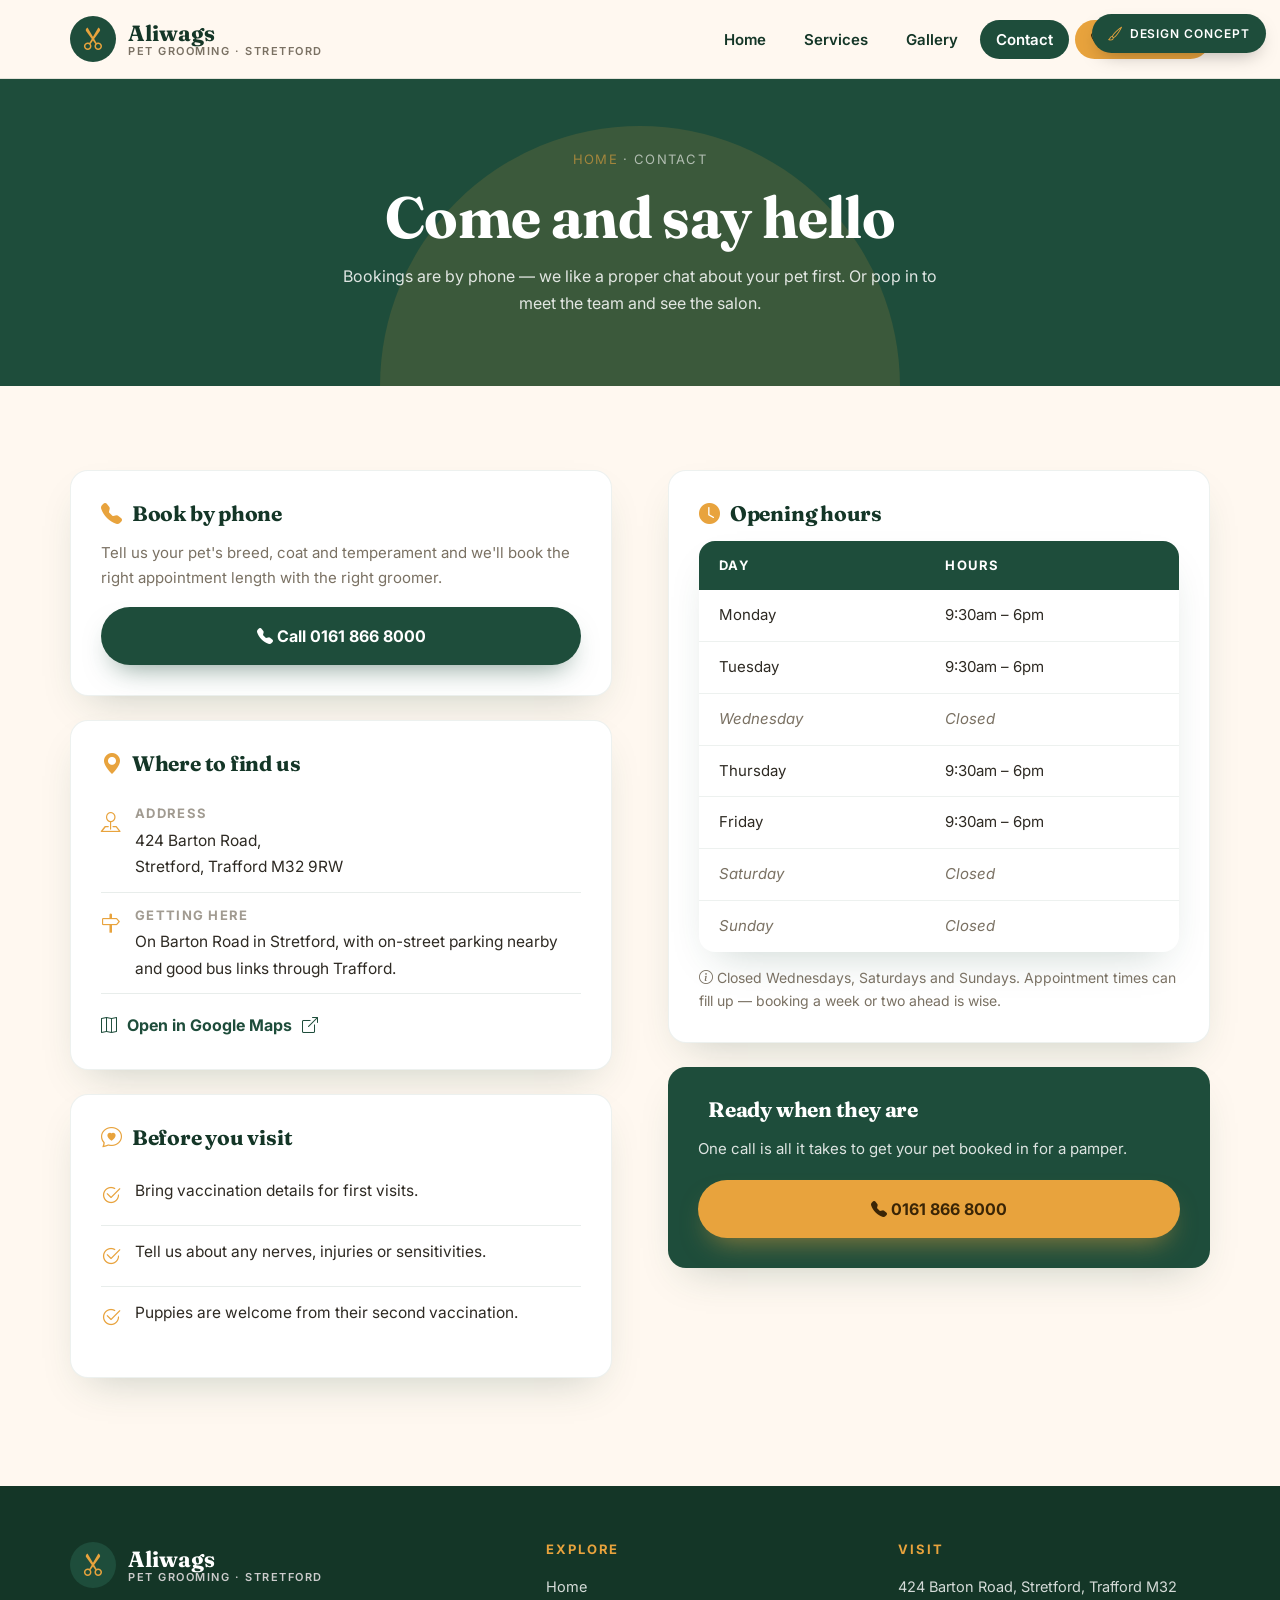
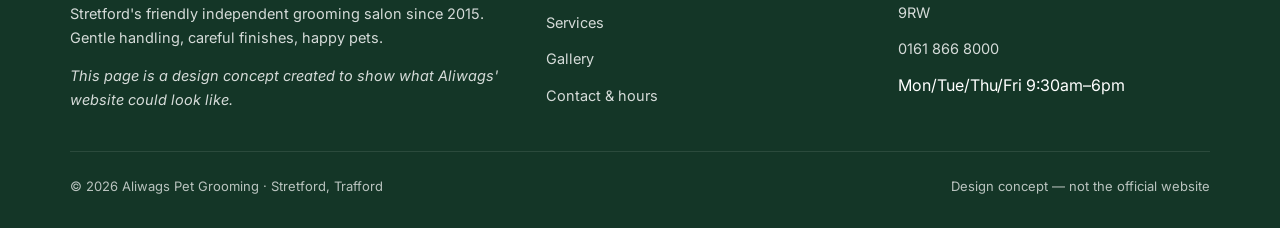
==== contact.html @ 30ea9f6b "Demo website concept for Aliwags Pet Grooming (Stretford, UK)" ====
<!DOCTYPE html>
<html lang="en-GB">
<head>
<meta charset="UTF-8">
<meta name="viewport" content="width=device-width, initial-scale=1.0">
<title>Contact &amp; Hours | Aliwags Pet Grooming, Stretford</title>
<meta name="description" content="Visit Aliwags Pet Grooming at 424 Barton Road, Stretford. Open Mon/Tue/Thu/Fri 9:30am–6pm. Call 0161 866 8000 to book.">
<link rel="preconnect" href="https://fonts.googleapis.com">
<link rel="preconnect" href="https://fonts.gstatic.com" crossorigin>
<link href="https://fonts.googleapis.com/css2?family=Fraunces:ital,opsz,wght@0,9..144,400;0,9..144,600;0,9..144,700;1,9..144,600&family=Inter:wght@400;500;600;700&display=swap" rel="stylesheet">
<link rel="stylesheet" href="https://cdn.jsdelivr.net/npm/bootstrap-icons@1.11.3/font/bootstrap-icons.min.css">
<link rel="stylesheet" href="assets/css/style.css">
</head>
<body>
<span class="concept-badge"><i class="bi bi-brush"></i>Design concept</span>

<header class="site-header">
  <div class="wrap nav-bar">
    <a class="brand" href="index.html" aria-label="Aliwags Pet Grooming home">
      <span class="brand-mark"><i class="bi bi-scissors"></i></span>
      <span class="brand-name">Aliwags<small>Pet Grooming · Stretford</small></span>
    </a>
    <button class="menu-toggle" aria-label="Open menu" aria-expanded="false"><i class="bi bi-list"></i></button>
    <ul class="nav-links">
      <li><a href="index.html">Home</a></li>
      <li><a href="services.html">Services</a></li>
      <li><a href="gallery.html">Gallery</a></li>
      <li><a href="contact.html" class="active">Contact</a></li>
      <li><a href="contact.html" class="nav-cta"><i class="bi bi-telephone"></i> Book a visit</a></li>
    </ul>
  </div>
</header>

<main>
  <div class="page-hero">
    <div class="wrap">
      <div class="crumbs"><a href="index.html">Home</a> · Contact</div>
      <h1>Come and say hello</h1>
      <p>Bookings are by phone — we like a proper chat about your pet first. Or pop in to meet the team and see the salon.</p>
    </div>
  </div>

  <section>
    <div class="wrap contact-grid">
      <div>
        <div class="info-card">
          <h3><i class="bi bi-telephone-fill"></i> Book by phone</h3>
          <p style="color:var(--muted);font-size:15px;margin-bottom:16px">Tell us your pet's breed, coat and temperament and we'll book the right appointment length with the right groomer.</p>
          <a class="btn btn-primary btn-block" href="tel:01618668000"><i class="bi bi-telephone-fill"></i> Call 0161 866 8000</a>
        </div>
        <div class="info-card">
          <h3><i class="bi bi-geo-alt-fill"></i> Where to find us</h3>
          <div class="vrow"><i class="bi bi-pin-map"></i><div><b>Address</b><span>424 Barton Road,<br>Stretford, Trafford M32 9RW</span></div></div>
          <div class="vrow"><i class="bi bi-signpost"></i><div><b>Getting here</b><span>On Barton Road in Stretford, with on-street parking nearby and good bus links through Trafford.</span></div></div>
          <a class="map-link" href="https://www.google.com/maps/search/?api=1&query=424+Barton+Road+Stretford+M32+9RW" target="_blank" rel="noopener"><i class="bi bi-map"></i> Open in Google Maps <i class="bi bi-box-arrow-up-right"></i></a>
        </div>
        <div class="info-card">
          <h3><i class="bi bi-chat-heart"></i> Before you visit</h3>
          <div class="vrow"><i class="bi bi-check2-circle"></i><div><span>Bring vaccination details for first visits.</span></div></div>
          <div class="vrow"><i class="bi bi-check2-circle"></i><div><span>Tell us about any nerves, injuries or sensitivities.</span></div></div>
          <div class="vrow"><i class="bi bi-check2-circle"></i><div><span>Puppies are welcome from their second vaccination.</span></div></div>
        </div>
      </div>
      <div>
        <div class="info-card">
          <h3><i class="bi bi-clock-fill"></i> Opening hours</h3>
          <table class="hours-table">
            <tr><th>Day</th><th>Hours</th></tr>
            <tr><td>Monday</td><td>9:30am – 6pm</td></tr>
            <tr><td>Tuesday</td><td>9:30am – 6pm</td></tr>
            <tr class="closed"><td>Wednesday</td><td>Closed</td></tr>
            <tr><td>Thursday</td><td>9:30am – 6pm</td></tr>
            <tr><td>Friday</td><td>9:30am – 6pm</td></tr>
            <tr class="closed"><td>Saturday</td><td>Closed</td></tr>
            <tr class="closed"><td>Sunday</td><td>Closed</td></tr>
          </table>
          <p style="color:var(--muted);font-size:14px;margin-top:14px"><i class="bi bi-info-circle"></i> Closed Wednesdays, Saturdays and Sundays. Appointment times can fill up — booking a week or two ahead is wise.</p>
        </div>
        <div class="info-card" style="background:var(--forest);border:none">
          <h3 style="color:#fff"><i class="bi bi-paw-fill"></i> Ready when they are</h3>
          <p style="color:rgba(255,255,255,.85);font-size:15px;margin-bottom:18px">One call is all it takes to get your pet booked in for a pamper.</p>
          <a class="btn btn-amber btn-block" href="tel:01618668000"><i class="bi bi-telephone-fill"></i> 0161 866 8000</a>
        </div>
      </div>
    </div>
  </section>
</main>

<footer>
  <div class="wrap">
    <div class="foot-grid">
      <div>
        <div class="foot-brand">
          <span class="brand-mark"><i class="bi bi-scissors"></i></span>
          <span class="brand-name" style="color:#fff">Aliwags<small style="color:#ccc">Pet Grooming · Stretford</small></span>
        </div>
        <p>Stretford's friendly independent grooming salon since 2015. Gentle handling, careful finishes, happy pets.</p>
        <p class="concept-note" style="margin-top:14px">This page is a design concept created to show what Aliwags' website could look like.</p>
      </div>
      <div>
        <h4>Explore</h4>
        <ul>
          <li><a href="index.html">Home</a></li>
          <li><a href="services.html">Services</a></li>
          <li><a href="gallery.html">Gallery</a></li>
          <li><a href="contact.html">Contact &amp; hours</a></li>
        </ul>
      </div>
      <div>
        <h4>Visit</h4>
        <ul>
          <li><a href="contact.html">424 Barton Road, Stretford, Trafford M32 9RW</a></li>
          <li><a href="tel:01618668000">0161 866 8000</a></li>
          <li><span>Mon/Tue/Thu/Fri 9:30am–6pm</span></li>
        </ul>
      </div>
    </div>
    <div class="foot-bottom">
      <span>© 2026 Aliwags Pet Grooming · Stretford, Trafford</span>
      <span>Design concept — not the official website</span>
    </div>
  </div>
</footer>

<script>
(function(){
  var t=document.querySelector('.menu-toggle'), n=document.querySelector('.nav-links');
  t.addEventListener('click',function(){
    var open=n.classList.toggle('open');
    t.setAttribute('aria-expanded',open);
    t.innerHTML=open?'<i class="bi bi-x-lg"></i>':'<i class="bi bi-list"></i>';
  });
  n.addEventListener('click',function(e){ if(e.target.closest('a')){ n.classList.remove('open'); t.innerHTML='<i class="bi bi-list"></i>'; }});
})();
</script>
</body>
</html>
---- assets/css/style.css ----
/* Aliwags Pet Grooming — demo concept site */
:root{
  --cream:#FFF8F0;
  --cream-deep:#FBF1E3;
  --forest:#1E4D3B;
  --forest-deep:#143627;
  --amber:#E8A33D;
  --amber-soft:#F7DFB9;
  --ink:#2E2A23;
  --muted:#7A7163;
  --card:#FFFFFF;
  --radius:18px;
  --shadow:0 18px 40px -18px rgba(30,77,59,.25);
}
*{margin:0;padding:0;box-sizing:border-box}
html{scroll-behavior:smooth}
body{
  font-family:'Inter',system-ui,-apple-system,sans-serif;
  background:var(--cream);
  color:var(--ink);
  line-height:1.65;
  overflow-x:hidden;
}
h1,h2,h3,h4{font-family:'Fraunces',serif;color:var(--forest-deep);line-height:1.15;letter-spacing:-.01em}
img{max-width:100%;display:block}
a{color:inherit}
.wrap{width:min(1140px,92%);margin:0 auto}

/* ---------- concept badge ---------- */
.concept-badge{
  position:fixed;top:14px;right:14px;z-index:2000;
  background:var(--forest);color:#fff;font-size:12px;font-weight:600;letter-spacing:.08em;text-transform:uppercase;
  padding:8px 16px;border-radius:999px;box-shadow:0 8px 20px -8px rgba(0,0,0,.35);
  display:inline-flex;align-items:center;gap:7px;
}
.concept-badge i{font-size:14px;color:var(--amber)}

/* ---------- header / nav ---------- */
.site-header{
  position:sticky;top:0;z-index:900;
  background:rgba(255,248,240,.92);backdrop-filter:blur(10px);
  border-bottom:1px solid rgba(30,77,59,.12);
}
.nav-bar{display:flex;align-items:center;justify-content:space-between;padding:16px 0}
.brand{display:flex;align-items:center;gap:12px;text-decoration:none}
.brand-mark{
  width:46px;height:46px;border-radius:50%;background:var(--forest);color:var(--amber);
  display:flex;align-items:center;justify-content:center;font-size:24px;flex:none;
}
.brand-name{font-family:'Fraunces',serif;font-size:22px;font-weight:700;color:var(--forest-deep);line-height:1.1}
.brand-name small{display:block;font-family:'Inter',sans-serif;font-size:11px;font-weight:600;letter-spacing:.14em;text-transform:uppercase;color:var(--muted)}
.nav-links{display:flex;align-items:center;gap:6px;list-style:none}
.nav-links a{
  text-decoration:none;font-weight:600;font-size:15px;color:var(--forest-deep);
  padding:10px 16px;border-radius:999px;transition:background .2s;
}
.nav-links a:hover{background:var(--amber-soft)}
.nav-links a.active{background:var(--forest);color:#fff}
.nav-cta{background:var(--amber)!important;color:#3a2506!important}
.menu-toggle{display:none;background:none;border:2px solid var(--forest);border-radius:10px;
  width:46px;height:46px;cursor:pointer;color:var(--forest);font-size:22px}

/* ---------- hero (home) ---------- */
.hero{display:grid;grid-template-columns:1.05fr .95fr;gap:56px;align-items:center;padding:72px 0 64px;position:relative}
.hero::before{
  content:"";position:absolute;inset:0;pointer-events:none;
  background:radial-gradient(600px 380px at 85% 10%,rgba(232,163,61,.22),transparent 60%);
}
.kicker{display:inline-flex;align-items:center;gap:8px;font-size:13px;font-weight:700;letter-spacing:.16em;text-transform:uppercase;
  color:var(--forest);background:#fff;border:1px solid rgba(30,77,59,.18);padding:9px 18px;border-radius:999px;margin-bottom:22px}
.kicker i{color:var(--amber)}
.hero h1{font-size:clamp(42px,5.2vw,68px);margin-bottom:20px}
.hero h1 em{font-style:italic;color:var(--forest)}
.hero p.lead{font-size:19px;color:var(--muted);max-width:52ch;margin-bottom:30px}
.hero-ctas{display:flex;gap:14px;flex-wrap:wrap;margin-bottom:30px}
.btn{display:inline-flex;align-items:center;gap:10px;text-decoration:none;font-weight:700;font-size:16px;
  padding:16px 30px;border-radius:999px;transition:transform .2s,box-shadow .2s;cursor:pointer;border:none}
.btn:hover{transform:translateY(-2px)}
.btn-primary{background:var(--forest);color:#fff;box-shadow:0 14px 28px -12px rgba(30,77,59,.55)}
.btn-amber{background:var(--amber);color:#3a2506;box-shadow:0 14px 28px -12px rgba(232,163,61,.6)}
.btn-ghost{background:#fff;color:var(--forest-deep);border:2px solid rgba(30,77,59,.25)}
.hero-proof{display:flex;gap:26px;flex-wrap:wrap;font-size:14px;color:var(--muted);font-weight:600}
.hero-proof span{display:inline-flex;align-items:center;gap:8px}
.hero-proof i{color:var(--forest);font-size:18px}
.hero-art{position:relative}
.hero-art img{border-radius:26px;box-shadow:var(--shadow);border:6px solid #fff;transform:rotate(1.5deg);width:100%;aspect-ratio:4/3.4;object-fit:cover}
.hero-stamp{
  position:absolute;left:-30px;bottom:-24px;background:var(--forest);color:#fff;border-radius:20px;
  padding:18px 22px;box-shadow:var(--shadow);transform:rotate(-3deg);text-align:center;
}
.hero-stamp .big{font-family:'Fraunces',serif;font-size:30px;font-weight:700;color:var(--amber);line-height:1}
.hero-stamp .small{font-size:12px;letter-spacing:.1em;text-transform:uppercase;opacity:.85}

/* ---------- stats band ---------- */
.stats-band{background:var(--forest);color:#fff;padding:44px 0}
.stats-grid{display:grid;grid-template-columns:repeat(3,1fr);gap:24px;text-align:center}
.stat .num{font-family:'Fraunces',serif;font-size:44px;font-weight:700;color:var(--amber)}
.stat .lbl{font-size:14px;letter-spacing:.06em;opacity:.85;margin-top:6px}
.stat + .stat{border-left:1px solid rgba(255,255,255,.15)}

/* ---------- sections ---------- */
section{padding:84px 0}
.section-head{text-align:center;max-width:680px;margin:0 auto 52px}
.section-head .kicker{margin-bottom:16px}
.section-head h2{font-size:clamp(32px,3.6vw,46px);margin-bottom:14px}
.section-head p{color:var(--muted);font-size:17px}

/* story */
.story-grid{display:grid;grid-template-columns:1fr 1fr;gap:60px;align-items:center}
.story-art img{border-radius:26px;box-shadow:var(--shadow);border:6px solid #fff;transform:rotate(-1.5deg);width:100%;aspect-ratio:4/3.6;object-fit:cover}
.story-copy h2{font-size:clamp(32px,3.4vw,44px);margin-bottom:20px}
.story-copy p{color:var(--muted);margin-bottom:16px;font-size:17px}
.story-copy p strong{color:var(--ink)}
.value-list{list-style:none;margin-top:26px;display:grid;gap:14px}
.value-list li{display:flex;gap:14px;align-items:flex-start;background:#fff;border:1px solid rgba(30,77,59,.12);border-radius:14px;padding:16px 18px}
.value-list .tile{flex:none;width:44px;height:44px;border-radius:12px;background:var(--amber-soft);color:#a86f1b;display:flex;align-items:center;justify-content:center;font-size:20px}
.value-list b{color:var(--forest-deep)}
.value-list small{color:var(--muted);display:block}

/* services showcase */
#services{background:var(--cream-deep);border-top:1px solid rgba(30,77,59,.08);border-bottom:1px solid rgba(30,77,59,.08)}
.svc-grid{display:grid;grid-template-columns:repeat(4,1fr);gap:22px}
.svc-card{background:var(--card);border-radius:var(--radius);overflow:hidden;box-shadow:var(--shadow);border:1px solid rgba(30,77,59,.08);transition:transform .25s}
.svc-card:hover{transform:translateY(-6px)}
.svc-card img{width:100%;aspect-ratio:4/3;object-fit:cover}
.svc-body{padding:24px}
.svc-body .tag{display:inline-block;font-size:11px;font-weight:700;letter-spacing:.12em;text-transform:uppercase;color:var(--forest);background:#EAF2EC;padding:5px 12px;border-radius:999px;margin-bottom:12px}
.svc-body h3{font-size:22px;margin-bottom:10px}
.svc-body p{font-size:14.5px;color:var(--muted)}
.svc-more{display:block;text-align:center;margin-top:34px}

/* how it works */
.steps{display:grid;grid-template-columns:repeat(3,1fr);gap:24px;counter-reset:step}
.step{background:#fff;border-radius:var(--radius);padding:36px 30px;text-align:center;border:1px solid rgba(30,77,59,.1);position:relative;box-shadow:var(--shadow)}
.step .n{
  width:58px;height:58px;border-radius:50%;background:var(--forest);color:#fff;
  font-family:'Fraunces',serif;font-size:26px;font-weight:700;display:flex;align-items:center;justify-content:center;margin:0 auto 18px;
}
.step h3{font-size:22px;margin-bottom:10px}
.step p{color:var(--muted);font-size:15px}
.step .ico{position:absolute;top:22px;right:24px;font-size:26px;color:var(--amber)}

/* gallery preview */
.strip{display:grid;grid-template-columns:repeat(4,1fr);gap:18px}
.strip a{display:block;border-radius:16px;overflow:hidden;box-shadow:var(--shadow);border:4px solid #fff;position:relative;text-decoration:none}
.strip img{width:100%;aspect-ratio:1/1;object-fit:cover;transition:transform .35s}
.strip a:hover img{transform:scale(1.06)}
.strip .cap{position:absolute;left:0;right:0;bottom:0;padding:28px 16px 14px;color:#fff;font-weight:700;font-size:15px;
  background:linear-gradient(transparent,rgba(20,54,39,.85))}

/* FAQ */
.faq-list{max-width:780px;margin:0 auto;display:grid;gap:14px}
.faq{background:#fff;border:1px solid rgba(30,77,59,.12);border-radius:14px;overflow:hidden}
.faq summary{cursor:pointer;list-style:none;display:flex;justify-content:space-between;align-items:center;gap:16px;
  padding:20px 24px;font-weight:700;font-size:17px;color:var(--forest-deep)}
.faq summary::-webkit-details-marker{display:none}
.faq summary i{color:var(--amber);font-size:20px;flex:none;transition:transform .25s}
.faq[open] summary i{transform:rotate(45deg)}
.faq .a{padding:0 24px 22px;color:var(--muted);font-size:15.5px}

/* visit band */
.visit{background:var(--forest);color:#fff;border-radius:30px;padding:60px;display:grid;grid-template-columns:1.1fr .9fr;gap:50px;align-items:center;position:relative;overflow:hidden}
.visit::after{content:"";position:absolute;width:420px;height:420px;border-radius:50%;background:rgba(232,163,61,.16);top:-160px;right:-120px}
.visit h2{color:#fff;font-size:clamp(30px,3.4vw,44px);margin-bottom:14px}
.visit p{opacity:.85;margin-bottom:26px;max-width:44ch}
.visit-card{background:rgba(255,255,255,.08);border:1px solid rgba(255,255,255,.16);border-radius:20px;padding:30px;position:relative;z-index:2}
.visit-card h3{color:#fff;font-size:20px;margin-bottom:18px}
.vrow{display:flex;gap:14px;align-items:flex-start;padding:12px 0;border-bottom:1px solid rgba(255,255,255,.12)}
.vrow:last-child{border:none}
.vrow i{font-size:20px;color:var(--amber);margin-top:3px}
.vrow b{display:block;font-size:13px;letter-spacing:.1em;text-transform:uppercase;opacity:.7;margin-bottom:2px}
.vrow span{font-size:15.5px}

/* footer */
footer{background:var(--forest-deep);color:#fff;padding:56px 0 30px}
.foot-grid{display:grid;grid-template-columns:1.4fr 1fr 1fr;gap:40px;margin-bottom:40px}
.foot-grid h4{color:var(--amber);font-family:'Inter',sans-serif;font-size:13px;letter-spacing:.14em;text-transform:uppercase;margin-bottom:16px}
.foot-grid p,.foot-grid a{font-size:14.5px;opacity:.82;text-decoration:none}
.foot-grid ul{list-style:none;display:grid;gap:10px}
.foot-grid a:hover{opacity:1;color:var(--amber)}
.foot-brand{display:flex;align-items:center;gap:12px;margin-bottom:14px}
.foot-bottom{border-top:1px solid rgba(255,255,255,.14);padding-top:24px;display:flex;justify-content:space-between;gap:14px;flex-wrap:wrap;font-size:13px;opacity:.7}
.concept-note{opacity:.55;font-style:italic}

/* ---------- inner pages ---------- */
.page-hero{background:var(--forest);color:#fff;padding:70px 0;text-align:center;position:relative;overflow:hidden}
.page-hero::after{content:"";position:absolute;width:520px;height:520px;border-radius:50%;background:rgba(232,163,61,.14);bottom:-260px;left:50%;transform:translateX(-50%)}
.page-hero h1{color:#fff;font-size:clamp(36px,4.6vw,58px);margin-bottom:12px;position:relative;z-index:2}
.page-hero p{opacity:.85;max-width:60ch;margin:0 auto;position:relative;z-index:2}
.crumbs{font-size:13px;letter-spacing:.1em;text-transform:uppercase;opacity:.6;margin-bottom:14px;position:relative;z-index:2}
.crumbs a{color:var(--amber);text-decoration:none}

/* services detail */
.svc-detail{display:grid;grid-template-columns:1fr 1fr;gap:56px;align-items:center;margin-bottom:80px}
.svc-detail:last-of-type{margin-bottom:0}
.svc-detail.flip .svc-art{order:2}
.svc-art img{border-radius:24px;box-shadow:var(--shadow);border:6px solid #fff;width:100%;aspect-ratio:4/3.2;object-fit:cover}
.svc-art{position:relative}
.svc-art .tile-badge{
  position:absolute;top:-20px;right:24px;width:76px;height:76px;border-radius:22px;background:var(--amber);
  display:flex;align-items:center;justify-content:center;font-size:34px;color:#3a2506;box-shadow:var(--shadow);transform:rotate(8deg);
}
.svc-copy .tag{display:inline-block;font-size:11px;font-weight:700;letter-spacing:.12em;text-transform:uppercase;color:var(--forest);background:#EAF2EC;padding:5px 12px;border-radius:999px;margin-bottom:14px}
.svc-copy h2{font-size:clamp(28px,3vw,38px);margin-bottom:16px}
.svc-copy p{color:var(--muted);margin-bottom:14px;font-size:16px}
.svc-copy ul{list-style:none;display:grid;gap:10px;margin:20px 0 26px}
.svc-copy ul li{display:flex;gap:12px;align-items:flex-start;font-size:15px}
.svc-copy ul i{color:var(--forest);font-size:18px;margin-top:3px}

/* gallery grid */
.gallery-grid{display:grid;grid-template-columns:repeat(2,1fr);gap:26px}
.g-item{border-radius:22px;overflow:hidden;box-shadow:var(--shadow);border:6px solid #fff;position:relative}
.g-item img{width:100%;aspect-ratio:4/3;object-fit:cover}
.g-item figcaption{position:absolute;left:0;right:0;bottom:0;padding:34px 22px 18px;color:#fff;font-weight:700;font-size:17px;
  background:linear-gradient(transparent,rgba(20,54,39,.85))}
.g-item figcaption small{display:block;font-weight:400;font-size:13px;opacity:.85}

/* contact */
.contact-grid{display:grid;grid-template-columns:1fr 1fr;gap:56px;align-items:start}
.hours-table{width:100%;border-collapse:collapse;background:#fff;border-radius:16px;overflow:hidden;box-shadow:var(--shadow);font-size:15px}
.hours-table th{background:var(--forest);color:#fff;text-align:left;padding:14px 20px;font-size:13px;letter-spacing:.1em;text-transform:uppercase}
.hours-table td{padding:13px 20px;border-bottom:1px solid rgba(30,77,59,.08)}
.hours-table tr:last-child td{border:none}
.hours-table tr.closed td{color:var(--muted);font-style:italic}
.hours-table tr.today td{background:var(--amber-soft);font-weight:700}
.info-card{background:#fff;border-radius:var(--radius);padding:30px;box-shadow:var(--shadow);border:1px solid rgba(30,77,59,.08);margin-bottom:24px}
.info-card h3{font-size:21px;margin-bottom:16px;display:flex;align-items:center;gap:10px}
.info-card h3 i{color:var(--amber)}
.info-card .vrow{border-bottom-color:rgba(30,77,59,.1)}
.info-card .vrow b{color:var(--muted)}
.btn-block{display:block;text-align:center;width:100%}
.map-link{display:inline-flex;align-items:center;gap:10px;margin-top:18px;font-weight:700;color:var(--forest);text-decoration:none}
.map-link:hover{color:var(--amber)}

/* ---------- responsive ---------- */
@media (max-width:960px){
  .concept-badge{top:auto;right:auto;bottom:14px;left:14px}
  .menu-toggle{display:block}
  .nav-links{
    display:none;position:absolute;top:100%;left:0;right:0;
    flex-direction:column;align-items:stretch;gap:4px;
    background:var(--cream);border-bottom:1px solid rgba(30,77,59,.15);
    padding:14px 4% 20px;box-shadow:0 24px 40px -20px rgba(0,0,0,.3);
  }
  .nav-links.open{display:flex;z-index:1500}
  .nav-links a{text-align:center;padding:14px}
  .site-header{position:sticky}
  .hero{grid-template-columns:1fr;padding:52px 0 48px;gap:40px}
  .hero-stamp{left:10px}
  .svc-grid{grid-template-columns:1fr 1fr}
  .strip{grid-template-columns:1fr 1fr}
  .stats-grid{grid-template-columns:1fr;gap:26px}
  .stat + .stat{border-left:none;border-top:1px solid rgba(255,255,255,.15);padding-top:26px}
  .story-grid,.svc-detail,.visit,.contact-grid,.foot-grid{grid-template-columns:1fr}
  .visit{padding:44px 30px}
  .steps{grid-template-columns:1fr}
  .gallery-grid{grid-template-columns:1fr}
  .svc-detail.flip .svc-art{order:0}
}
@media (max-width:560px){
  .svc-grid{grid-template-columns:1fr}
  section{padding:64px 0}
  .concept-badge{font-size:10px;padding:7px 12px}
}
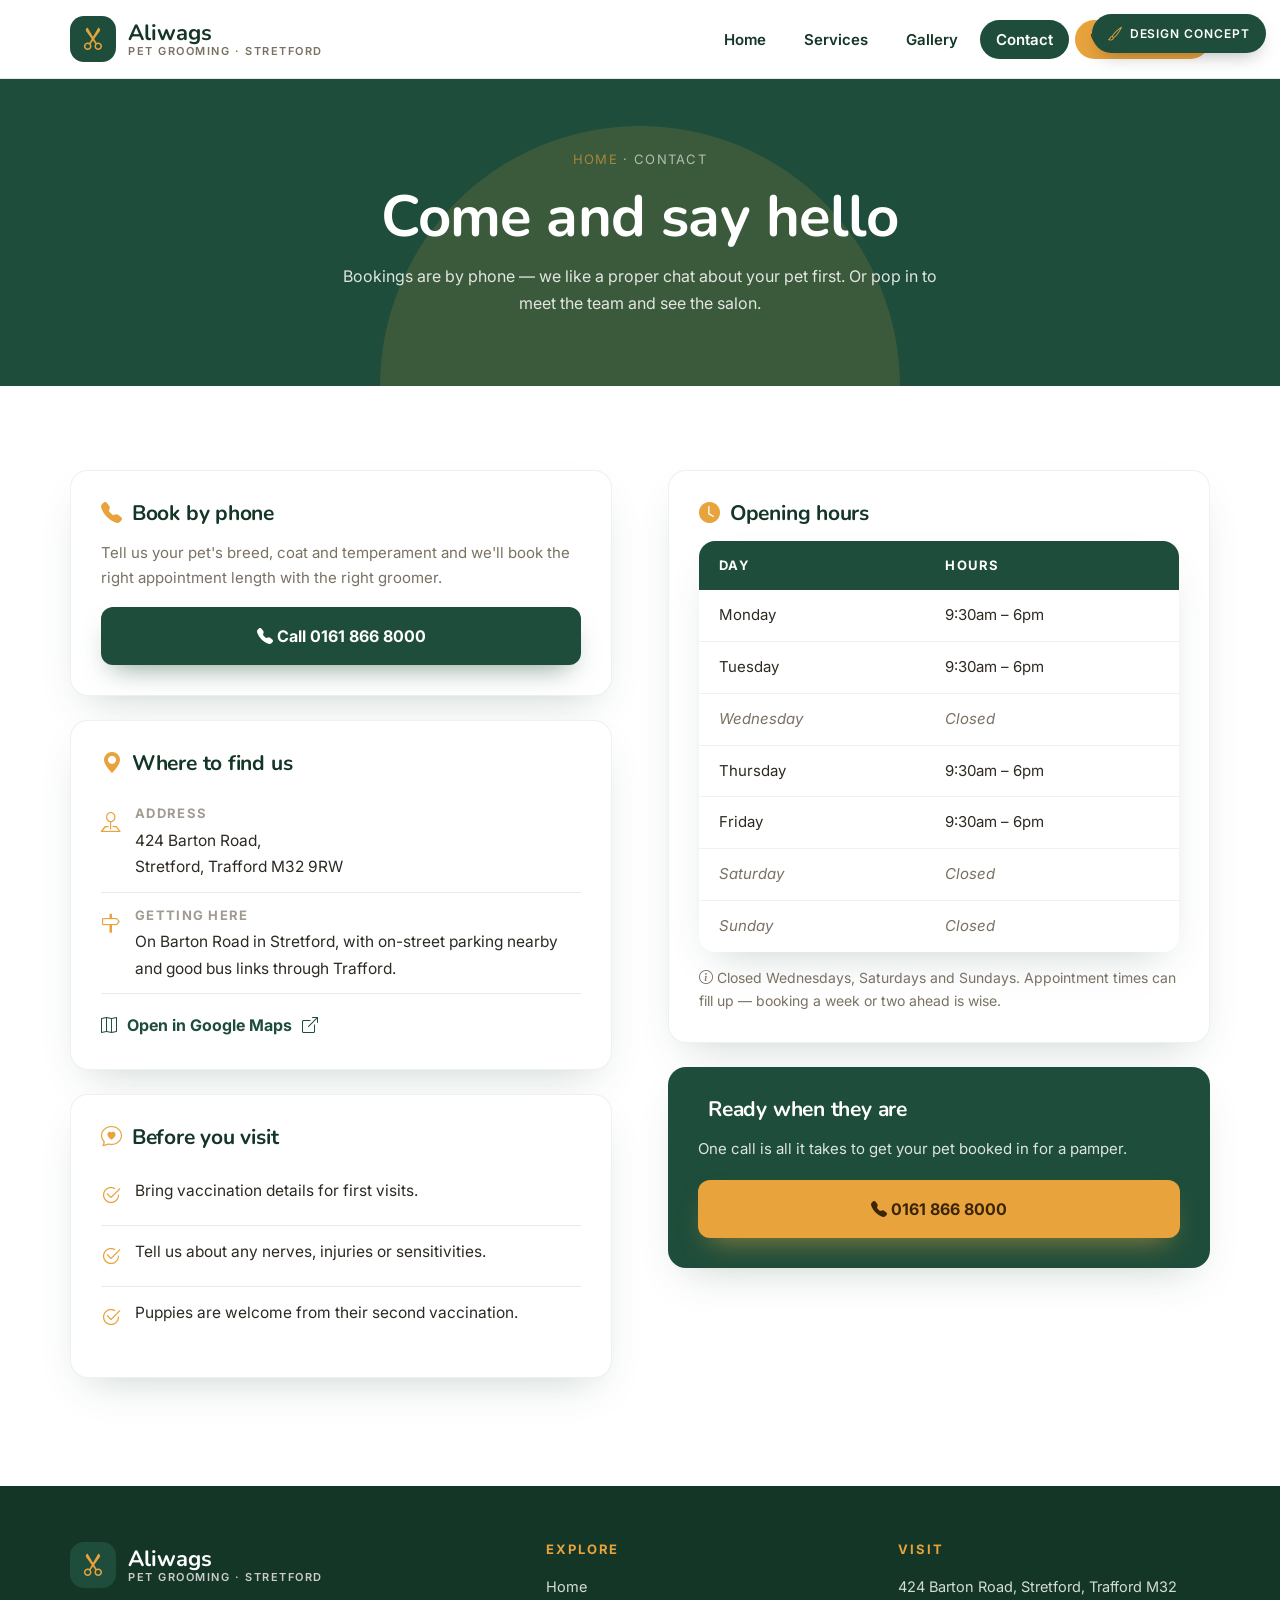
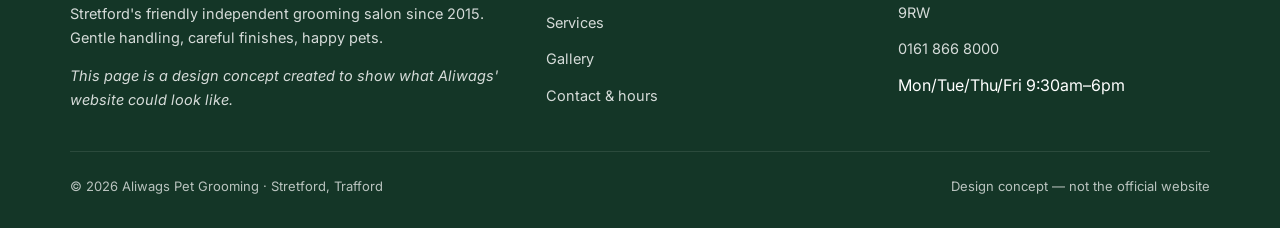
==== commit 73d2c6e3: "Demo website concept for Aliwags Pet Grooming (Stretford)" ====
--- a/contact.html
+++ b/contact.html
@@ -7,7 +7,7 @@
 <meta name="description" content="Visit Aliwags Pet Grooming at 424 Barton Road, Stretford. Open Mon/Tue/Thu/Fri 9:30am–6pm. Call 0161 866 8000 to book.">
 <link rel="preconnect" href="https://fonts.googleapis.com">
 <link rel="preconnect" href="https://fonts.gstatic.com" crossorigin>
-<link href="https://fonts.googleapis.com/css2?family=Fraunces:ital,opsz,wght@0,9..144,400;0,9..144,600;0,9..144,700;1,9..144,600&family=Inter:wght@400;500;600;700&display=swap" rel="stylesheet">
+<link href="https://fonts.googleapis.com/css2?family=Nunito:wght@600;700;800;900&family=Inter:wght@400;500;600;700&display=swap" rel="stylesheet">
 <link rel="stylesheet" href="https://cdn.jsdelivr.net/npm/bootstrap-icons@1.11.3/font/bootstrap-icons.min.css">
 <link rel="stylesheet" href="assets/css/style.css">
 </head>
--- a/assets/css/style.css
+++ b/assets/css/style.css
@@ -1,7 +1,7 @@
 /* Aliwags Pet Grooming — demo concept site */
 :root{
-  --cream:#FFF8F0;
-  --cream-deep:#FBF1E3;
+  --cream:#FFFFFF;
+  --cream-deep:#E9F5EE;
   --forest:#1E4D3B;
   --forest-deep:#143627;
   --amber:#E8A33D;
@@ -21,7 +21,7 @@
   line-height:1.65;
   overflow-x:hidden;
 }
-h1,h2,h3,h4{font-family:'Fraunces',serif;color:var(--forest-deep);line-height:1.15;letter-spacing:-.01em}
+h1,h2,h3,h4{font-family:'Nunito',sans-serif;color:var(--forest-deep);line-height:1.15;letter-spacing:-.01em}
 img{max-width:100%;display:block}
 a{color:inherit}
 .wrap{width:min(1140px,92%);margin:0 auto}
@@ -38,16 +38,16 @@
 /* ---------- header / nav ---------- */
 .site-header{
   position:sticky;top:0;z-index:900;
-  background:rgba(255,248,240,.92);backdrop-filter:blur(10px);
+  background:rgba(255,255,255,.94);backdrop-filter:blur(10px);
   border-bottom:1px solid rgba(30,77,59,.12);
 }
 .nav-bar{display:flex;align-items:center;justify-content:space-between;padding:16px 0}
 .brand{display:flex;align-items:center;gap:12px;text-decoration:none}
 .brand-mark{
-  width:46px;height:46px;border-radius:50%;background:var(--forest);color:var(--amber);
+  width:46px;height:46px;border-radius:14px;background:var(--forest);color:var(--amber);
   display:flex;align-items:center;justify-content:center;font-size:24px;flex:none;
 }
-.brand-name{font-family:'Fraunces',serif;font-size:22px;font-weight:700;color:var(--forest-deep);line-height:1.1}
+.brand-name{font-family:'Nunito',sans-serif;font-size:22px;font-weight:700;color:var(--forest-deep);line-height:1.1}
 .brand-name small{display:block;font-family:'Inter',sans-serif;font-size:11px;font-weight:600;letter-spacing:.14em;text-transform:uppercase;color:var(--muted)}
 .nav-links{display:flex;align-items:center;gap:6px;list-style:none}
 .nav-links a{
@@ -61,20 +61,21 @@
   width:46px;height:46px;cursor:pointer;color:var(--forest);font-size:22px}
 
 /* ---------- hero (home) ---------- */
-.hero{display:grid;grid-template-columns:1.05fr .95fr;gap:56px;align-items:center;padding:72px 0 64px;position:relative}
+.hero{display:grid;grid-template-columns:.95fr 1.05fr;gap:56px;align-items:center;padding:72px 0 64px;position:relative}
+.hero-art{order:-1}
 .hero::before{
   content:"";position:absolute;inset:0;pointer-events:none;
-  background:radial-gradient(600px 380px at 85% 10%,rgba(232,163,61,.22),transparent 60%);
+  background:radial-gradient(600px 380px at 12% 8%,rgba(30,77,59,.10),transparent 60%);
 }
 .kicker{display:inline-flex;align-items:center;gap:8px;font-size:13px;font-weight:700;letter-spacing:.16em;text-transform:uppercase;
-  color:var(--forest);background:#fff;border:1px solid rgba(30,77,59,.18);padding:9px 18px;border-radius:999px;margin-bottom:22px}
+  color:var(--forest);background:var(--cream-deep);border:1px solid rgba(30,77,59,.14);padding:9px 18px;border-radius:10px;margin-bottom:22px}
 .kicker i{color:var(--amber)}
-.hero h1{font-size:clamp(42px,5.2vw,68px);margin-bottom:20px}
-.hero h1 em{font-style:italic;color:var(--forest)}
+.hero h1{font-size:clamp(38px,4.6vw,56px);margin-bottom:20px;font-weight:800}
+.hero h1 em{font-style:normal;color:var(--forest);background:linear-gradient(transparent 60%,var(--amber-soft) 60%);padding:0 4px}
 .hero p.lead{font-size:19px;color:var(--muted);max-width:52ch;margin-bottom:30px}
 .hero-ctas{display:flex;gap:14px;flex-wrap:wrap;margin-bottom:30px}
 .btn{display:inline-flex;align-items:center;gap:10px;text-decoration:none;font-weight:700;font-size:16px;
-  padding:16px 30px;border-radius:999px;transition:transform .2s,box-shadow .2s;cursor:pointer;border:none}
+  padding:16px 30px;border-radius:12px;transition:transform .2s,box-shadow .2s;cursor:pointer;border:none}
 .btn:hover{transform:translateY(-2px)}
 .btn-primary{background:var(--forest);color:#fff;box-shadow:0 14px 28px -12px rgba(30,77,59,.55)}
 .btn-amber{background:var(--amber);color:#3a2506;box-shadow:0 14px 28px -12px rgba(232,163,61,.6)}
@@ -83,32 +84,32 @@
 .hero-proof span{display:inline-flex;align-items:center;gap:8px}
 .hero-proof i{color:var(--forest);font-size:18px}
 .hero-art{position:relative}
-.hero-art img{border-radius:26px;box-shadow:var(--shadow);border:6px solid #fff;transform:rotate(1.5deg);width:100%;aspect-ratio:4/3.4;object-fit:cover}
+.hero-art img{border-radius:20px;box-shadow:0 24px 48px -20px rgba(30,77,59,.35);border:none;width:100%;aspect-ratio:4/3.4;object-fit:cover}
 .hero-stamp{
-  position:absolute;left:-30px;bottom:-24px;background:var(--forest);color:#fff;border-radius:20px;
-  padding:18px 22px;box-shadow:var(--shadow);transform:rotate(-3deg);text-align:center;
-}
-.hero-stamp .big{font-family:'Fraunces',serif;font-size:30px;font-weight:700;color:var(--amber);line-height:1}
+  position:absolute;left:18px;bottom:18px;background:var(--forest);color:#fff;border-radius:14px;
+  padding:14px 20px;box-shadow:var(--shadow);text-align:left;display:flex;align-items:center;gap:14px;
+}
+.hero-stamp .big{font-family:'Nunito',sans-serif;font-size:30px;font-weight:700;color:var(--amber);line-height:1}
 .hero-stamp .small{font-size:12px;letter-spacing:.1em;text-transform:uppercase;opacity:.85}
 
 /* ---------- stats band ---------- */
 .stats-band{background:var(--forest);color:#fff;padding:44px 0}
 .stats-grid{display:grid;grid-template-columns:repeat(3,1fr);gap:24px;text-align:center}
-.stat .num{font-family:'Fraunces',serif;font-size:44px;font-weight:700;color:var(--amber)}
+.stat .num{font-family:'Nunito',sans-serif;font-size:44px;font-weight:700;color:var(--amber)}
 .stat .lbl{font-size:14px;letter-spacing:.06em;opacity:.85;margin-top:6px}
 .stat + .stat{border-left:1px solid rgba(255,255,255,.15)}
 
 /* ---------- sections ---------- */
 section{padding:84px 0}
-.section-head{text-align:center;max-width:680px;margin:0 auto 52px}
+.section-head{text-align:left;max-width:680px;margin:0 0 52px}
 .section-head .kicker{margin-bottom:16px}
-.section-head h2{font-size:clamp(32px,3.6vw,46px);margin-bottom:14px}
+.section-head h2{font-size:clamp(29px,3.2vw,40px);margin-bottom:14px;font-weight:800}
 .section-head p{color:var(--muted);font-size:17px}
 
 /* story */
 .story-grid{display:grid;grid-template-columns:1fr 1fr;gap:60px;align-items:center}
-.story-art img{border-radius:26px;box-shadow:var(--shadow);border:6px solid #fff;transform:rotate(-1.5deg);width:100%;aspect-ratio:4/3.6;object-fit:cover}
-.story-copy h2{font-size:clamp(32px,3.4vw,44px);margin-bottom:20px}
+.story-art img{border-radius:20px;box-shadow:var(--shadow);width:100%;aspect-ratio:4/3.6;object-fit:cover}
+.story-copy h2{font-size:clamp(29px,3vw,38px);margin-bottom:20px;font-weight:800}
 .story-copy p{color:var(--muted);margin-bottom:16px;font-size:17px}
 .story-copy p strong{color:var(--ink)}
 .value-list{list-style:none;margin-top:26px;display:grid;gap:14px}
@@ -120,7 +121,7 @@
 /* services showcase */
 #services{background:var(--cream-deep);border-top:1px solid rgba(30,77,59,.08);border-bottom:1px solid rgba(30,77,59,.08)}
 .svc-grid{display:grid;grid-template-columns:repeat(4,1fr);gap:22px}
-.svc-card{background:var(--card);border-radius:var(--radius);overflow:hidden;box-shadow:var(--shadow);border:1px solid rgba(30,77,59,.08);transition:transform .25s}
+.svc-card{background:var(--card);border-radius:14px;overflow:hidden;box-shadow:none;border:2px solid rgba(30,77,59,.14);transition:transform .25s}
 .svc-card:hover{transform:translateY(-6px)}
 .svc-card img{width:100%;aspect-ratio:4/3;object-fit:cover}
 .svc-body{padding:24px}
@@ -133,8 +134,8 @@
 .steps{display:grid;grid-template-columns:repeat(3,1fr);gap:24px;counter-reset:step}
 .step{background:#fff;border-radius:var(--radius);padding:36px 30px;text-align:center;border:1px solid rgba(30,77,59,.1);position:relative;box-shadow:var(--shadow)}
 .step .n{
-  width:58px;height:58px;border-radius:50%;background:var(--forest);color:#fff;
-  font-family:'Fraunces',serif;font-size:26px;font-weight:700;display:flex;align-items:center;justify-content:center;margin:0 auto 18px;
+  width:58px;height:58px;border-radius:16px;background:var(--forest);color:#fff;
+  font-family:'Nunito',sans-serif;font-size:26px;font-weight:700;display:flex;align-items:center;justify-content:center;margin:0 auto 18px;
 }
 .step h3{font-size:22px;margin-bottom:10px}
 .step p{color:var(--muted);font-size:15px}
@@ -142,7 +143,7 @@
 
 /* gallery preview */
 .strip{display:grid;grid-template-columns:repeat(4,1fr);gap:18px}
-.strip a{display:block;border-radius:16px;overflow:hidden;box-shadow:var(--shadow);border:4px solid #fff;position:relative;text-decoration:none}
+.strip a{display:block;border-radius:14px;overflow:hidden;box-shadow:var(--shadow);position:relative;text-decoration:none}
 .strip img{width:100%;aspect-ratio:1/1;object-fit:cover;transition:transform .35s}
 .strip a:hover img{transform:scale(1.06)}
 .strip .cap{position:absolute;left:0;right:0;bottom:0;padding:28px 16px 14px;color:#fff;font-weight:700;font-size:15px;
@@ -194,7 +195,7 @@
 .svc-detail{display:grid;grid-template-columns:1fr 1fr;gap:56px;align-items:center;margin-bottom:80px}
 .svc-detail:last-of-type{margin-bottom:0}
 .svc-detail.flip .svc-art{order:2}
-.svc-art img{border-radius:24px;box-shadow:var(--shadow);border:6px solid #fff;width:100%;aspect-ratio:4/3.2;object-fit:cover}
+.svc-art img{border-radius:16px;box-shadow:var(--shadow);width:100%;aspect-ratio:4/3.2;object-fit:cover}
 .svc-art{position:relative}
 .svc-art .tile-badge{
   position:absolute;top:-20px;right:24px;width:76px;height:76px;border-radius:22px;background:var(--amber);
@@ -209,7 +210,7 @@
 
 /* gallery grid */
 .gallery-grid{display:grid;grid-template-columns:repeat(2,1fr);gap:26px}
-.g-item{border-radius:22px;overflow:hidden;box-shadow:var(--shadow);border:6px solid #fff;position:relative}
+.g-item{border-radius:16px;overflow:hidden;box-shadow:var(--shadow);position:relative}
 .g-item img{width:100%;aspect-ratio:4/3;object-fit:cover}
 .g-item figcaption{position:absolute;left:0;right:0;bottom:0;padding:34px 22px 18px;color:#fff;font-weight:700;font-size:17px;
   background:linear-gradient(transparent,rgba(20,54,39,.85))}
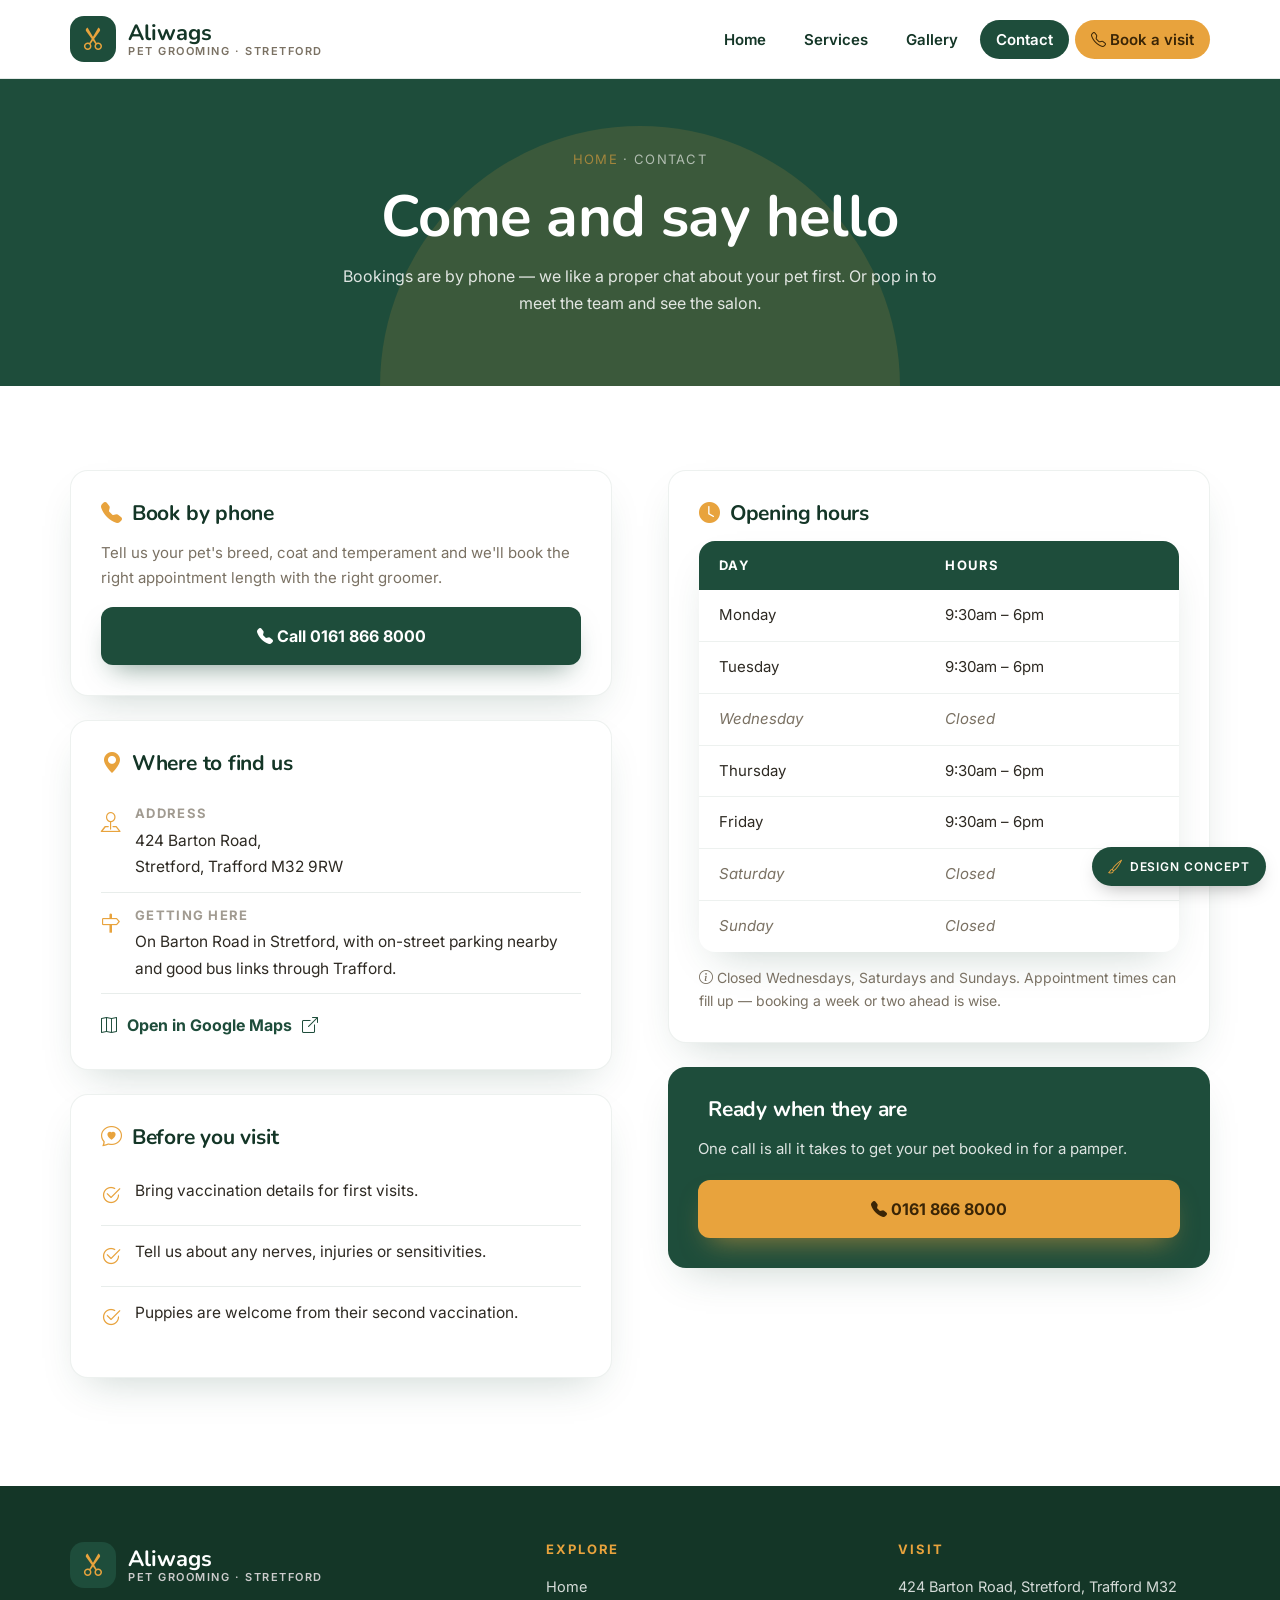
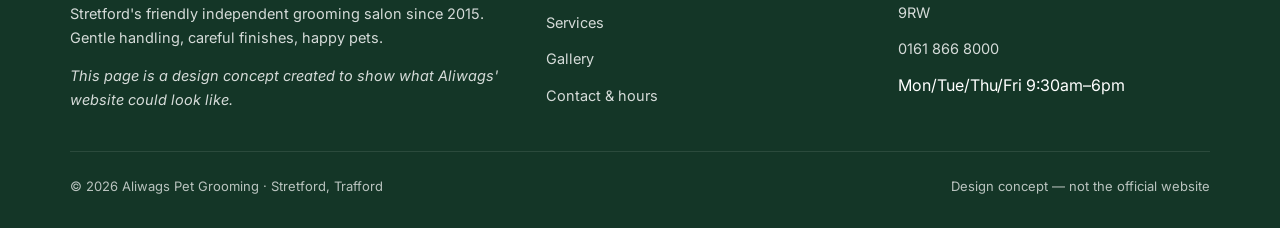
==== commit c3b582fe: "Demo website concept for Aliwags Pet Grooming (Stretford)" ====
--- a/contact.html
+++ b/contact.html
@@ -8,8 +8,10 @@
 <link rel="preconnect" href="https://fonts.googleapis.com">
 <link rel="preconnect" href="https://fonts.gstatic.com" crossorigin>
 <link href="https://fonts.googleapis.com/css2?family=Nunito:wght@600;700;800;900&family=Inter:wght@400;500;600;700&display=swap" rel="stylesheet">
-<link rel="stylesheet" href="https://cdn.jsdelivr.net/npm/bootstrap-icons@1.11.3/font/bootstrap-icons.min.css">
+<link rel="stylesheet" href="vendor/bootstrap-icons/bootstrap-icons.min.css">
 <link rel="stylesheet" href="assets/css/style.css">
+<link rel="icon" type="image/png" href="favicon.png">
+<link rel="apple-touch-icon" href="apple-touch-icon.png">
 </head>
 <body>
 <span class="concept-badge"><i class="bi bi-brush"></i>Design concept</span>
--- a/assets/css/style.css
+++ b/assets/css/style.css
@@ -28,7 +28,7 @@
 
 /* ---------- concept badge ---------- */
 .concept-badge{
-  position:fixed;top:14px;right:14px;z-index:2000;
+  position:fixed;bottom:14px;right:14px;z-index:2000;
   background:var(--forest);color:#fff;font-size:12px;font-weight:600;letter-spacing:.08em;text-transform:uppercase;
   padding:8px 16px;border-radius:999px;box-shadow:0 8px 20px -8px rgba(0,0,0,.35);
   display:inline-flex;align-items:center;gap:7px;
